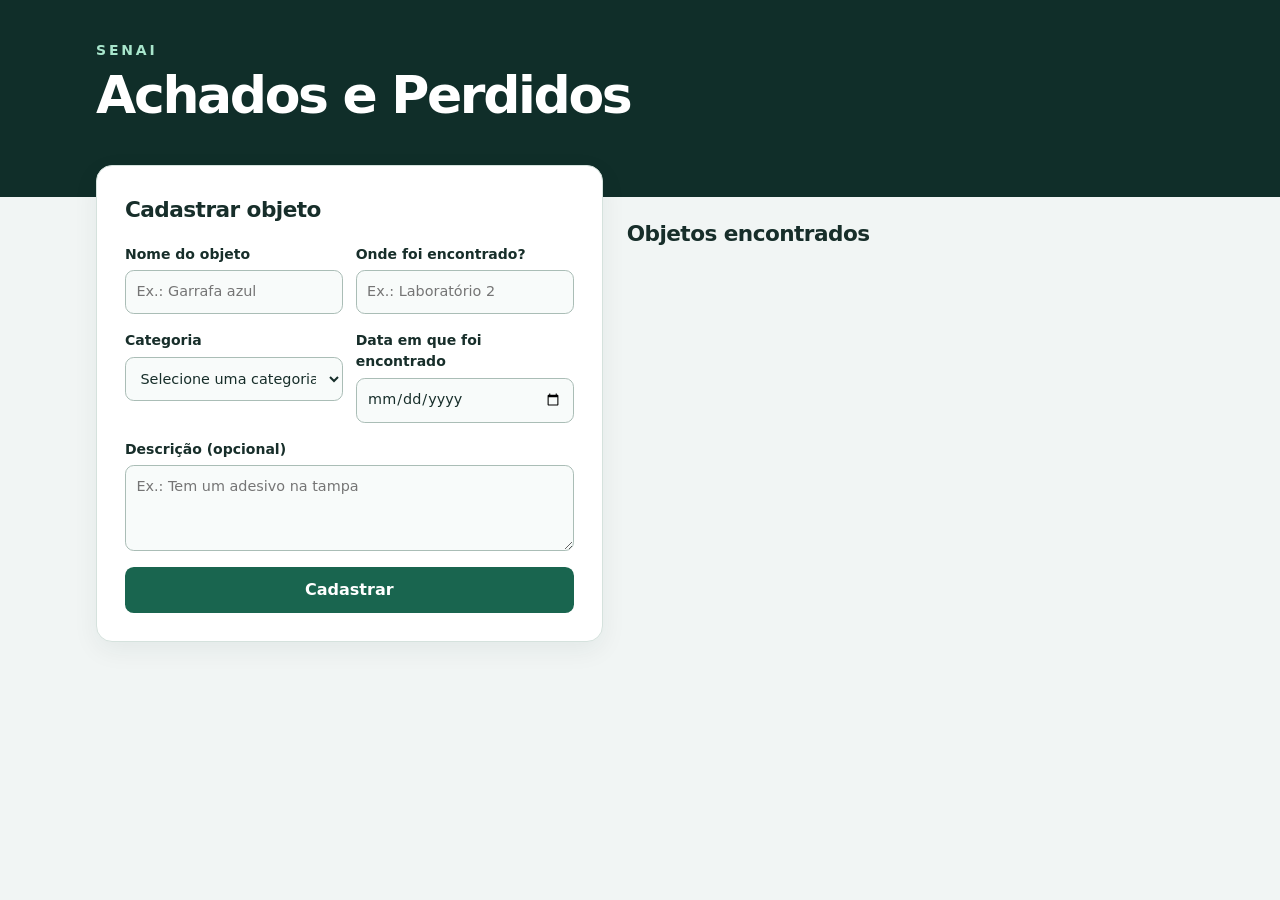
==== achados-e-perdidos-senai-aplicativos/index.html @ f00c1a13 "Add files via upload" ====
<!DOCTYPE html>
<html lang="pt-BR">
<head>
    <meta charset="UTF-8">
    <meta name="viewport" content="width=device-width, initial-scale=1">
    <title>Achados e Perdidos do SENAI</title>
    <link rel="stylesheet" href="style.css">
    <script src="script.js" defer></script>
</head>
<body>
    <header class="cabecalho">
        <div class="largura">
            <p class="instituicao">SENAI</p>
            <h1>Achados e Perdidos</h1>
        </div>
    </header>
    <main class="largura">
        <section class="painel" aria-labelledby="titulo-cadastro">
            <h2 id="titulo-cadastro">Cadastrar objeto</h2>
            <div class="campos">
                <div class="campo">
                    <label for="nome">Nome do objeto</label>
                    <input id="nome" type="text" placeholder="Ex.: Garrafa azul">
                </div>

                <div class="campo">
                    <label for="local">Onde foi encontrado?</label>
                    <input id="local" type="text" placeholder="Ex.: Laboratório 2">
                </div>

                <div class="campo">
                    <label for="categoria">Categoria</label>
                    <select id="categoria">
                        <option value="">Selecione uma categoria</option>
                        <option value="Acessórios">Acessórios</option>
                        <option value="Material escolar">Material escolar</option>
                        <option value="Eletrônicos">Eletrônicos</option>
                        <option value="Outros">Outros</option>
                    </select>
                </div>

                <div class="campo">
                    <label for="data">Data em que foi encontrado</label>
                    <input id="data" type="date">
                </div>

                <div class="campo campo-inteiro">
                    <label for="descricao">Descrição (opcional)</label>
                    <textarea id="descricao" rows="3" placeholder="Ex.: Tem um adesivo na tampa"></textarea>
                </div>

            </div>
            <button type="button" onclick="cadastrarObjeto()">Cadastrar</button>
            <p id="mensagem" role="status"></p>
        </section>

        <section class="resultados" aria-labelledby="titulo-lista">
            <h2 id="titulo-lista">Objetos encontrados</h2>
            <ul id="lista-objetos"></ul>
        </section>
    </main>
</body>
</html>
---- achados-e-perdidos-senai-aplicativos/style.css ----
* {
    box-sizing: border-box;
}

body {
    margin: 0;
    background: #f1f5f4;
    color: #172e2a;
    font: 1rem/1.5 system-ui, sans-serif;
}

.largura {
    width: min(100% - 2rem, 68rem);
    margin-inline: auto;
}

.cabecalho {
    padding: 2.5rem 0 4.5rem;
    background: #102e29;
    color: #fff;
}

.instituicao {
    margin: 0 0 .4rem;
    color: #a8e6cc;
    font-size: .875rem;
    font-weight: 750;
    letter-spacing: .2em;
}

h1 {
    margin: 0;
    font-size: clamp(2rem, 5vw, 3.25rem);
    line-height: 1.1;
    letter-spacing: -.045em;
}

main {
    display: grid;
    grid-template-columns: minmax(0, 1fr) minmax(0, 1.1fr);
    align-items: start;
    gap: 1.5rem;
    padding-bottom: 2rem;
}

.painel {
    margin-top: -2rem;
    padding: clamp(1rem, 3vw, 1.75rem);
    border: 1px solid #d5e2dd;
    border-radius: 1rem;
    background: #fff;
    box-shadow: 0 8px 26px #102e2910;
}

.resultados {
    padding-top: 1.35rem;
}

h2 {
    margin: 0 0 1.1rem;
    font-size: 1.35rem;
    letter-spacing: -.025em;
}

.campos {
    display: grid;
    grid-template-columns: repeat(2, minmax(0, 1fr));
    gap: 1rem .8rem;
}

.campo-inteiro {
    grid-column: 1 / -1;
}

label {
    display: block;
    margin-bottom: .35rem;
    font-size: .875rem;
    font-weight: 650;
}

input,
select,
textarea {
    display: block;
    width: 100%;
    min-width: 0;
    min-height: 2.75rem;
    padding: .6rem .65rem;
    border: 1px solid #aabdb6;
    border-radius: .55rem;
    background: #f8fbfa;
    color: inherit;
    font: inherit;
    font-size: .9rem;
}

textarea {
    resize: vertical;
}

button {
    width: 100%;
    margin-top: 1rem;
    padding: .7rem 1rem;
    border: 0;
    border-radius: .55rem;
    background: #19654f;
    color: #fff;
    font: inherit;
    font-weight: 700;
    cursor: pointer;
}

button:hover {
    background: #124b3b;
}

:focus-visible {
    outline: 3px solid #287c69;
    outline-offset: 2px;
}

#mensagem {
    margin: .75rem 0 0;
}

#mensagem:empty {
    display: none;
}

#lista-objetos {
    display: grid;
    gap: .75rem;
    margin: 0;
    padding: 0;
    list-style: none;
}

#lista-objetos li {
    padding: 1rem 1.2rem;
    border: 1px solid #d5e2dd;
    border-left: 4px solid #2d846b;
    border-radius: .85rem;
    background: #fff;
    overflow-wrap: anywhere;
}

.categoria {
    display: inline-block;
    padding: .18rem .6rem;
    border-radius: 1rem;
    background: #e1f3eb;
    color: #16533f;
    font-size: .78rem;
    font-weight: 700;
}

#lista-objetos h3 {
    margin: .45rem 0 .15rem;
    font-size: 1.18rem;
}

#lista-objetos p {
    margin: .35rem 0 0;
}

.detalhes {
    color: #46635b;
    font-size: .9rem;
}

@media (max-width: 760px) {
    main {
        grid-template-columns: 1fr;
    }

    .resultados {
        padding-top: 0;
    }
}

@media (max-width: 420px) {
    .campos {
        grid-template-columns: 1fr;
    }
}
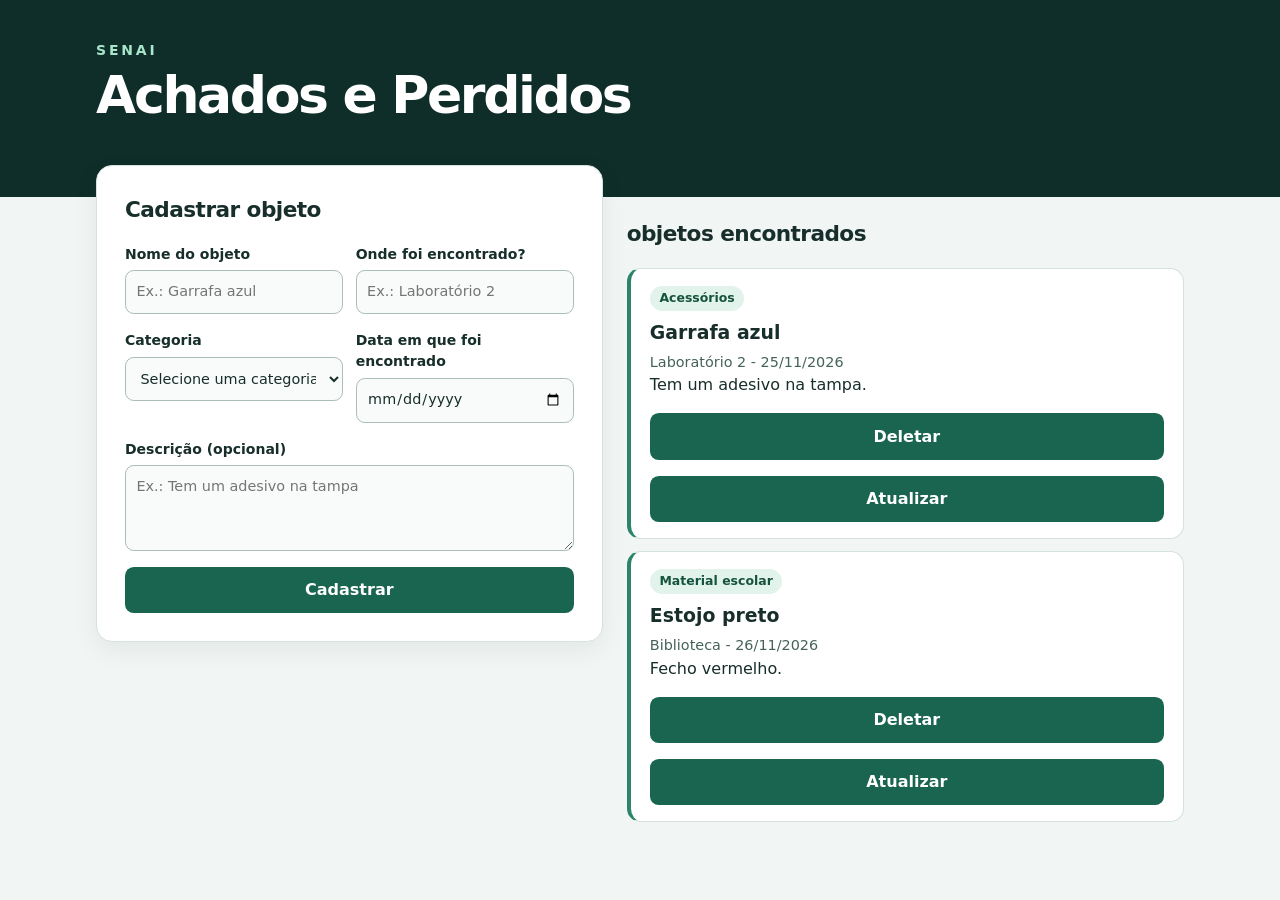
==== commit b7973ac1: "Add files via upload" ====
--- a/achados-e-perdidos-senai-aplicativos/index.html
+++ b/achados-e-perdidos-senai-aplicativos/index.html
@@ -1,5 +1,6 @@
 <!DOCTYPE html>
 <html lang="pt-BR">
+
 <head>
     <meta charset="UTF-8">
     <meta name="viewport" content="width=device-width, initial-scale=1">
@@ -7,6 +8,7 @@
     <link rel="stylesheet" href="style.css">
     <script src="script.js" defer></script>
 </head>
+
 <body>
     <header class="cabecalho">
         <div class="largura">
@@ -55,9 +57,11 @@
         </section>
 
         <section class="resultados" aria-labelledby="titulo-lista">
-            <h2 id="titulo-lista">Objetos encontrados</h2>
+            <h2 id="titulo-lista">objetos encontrados</h2>
             <ul id="lista-objetos"></ul>
         </section>
     </main>
+
 </body>
+
 </html>
